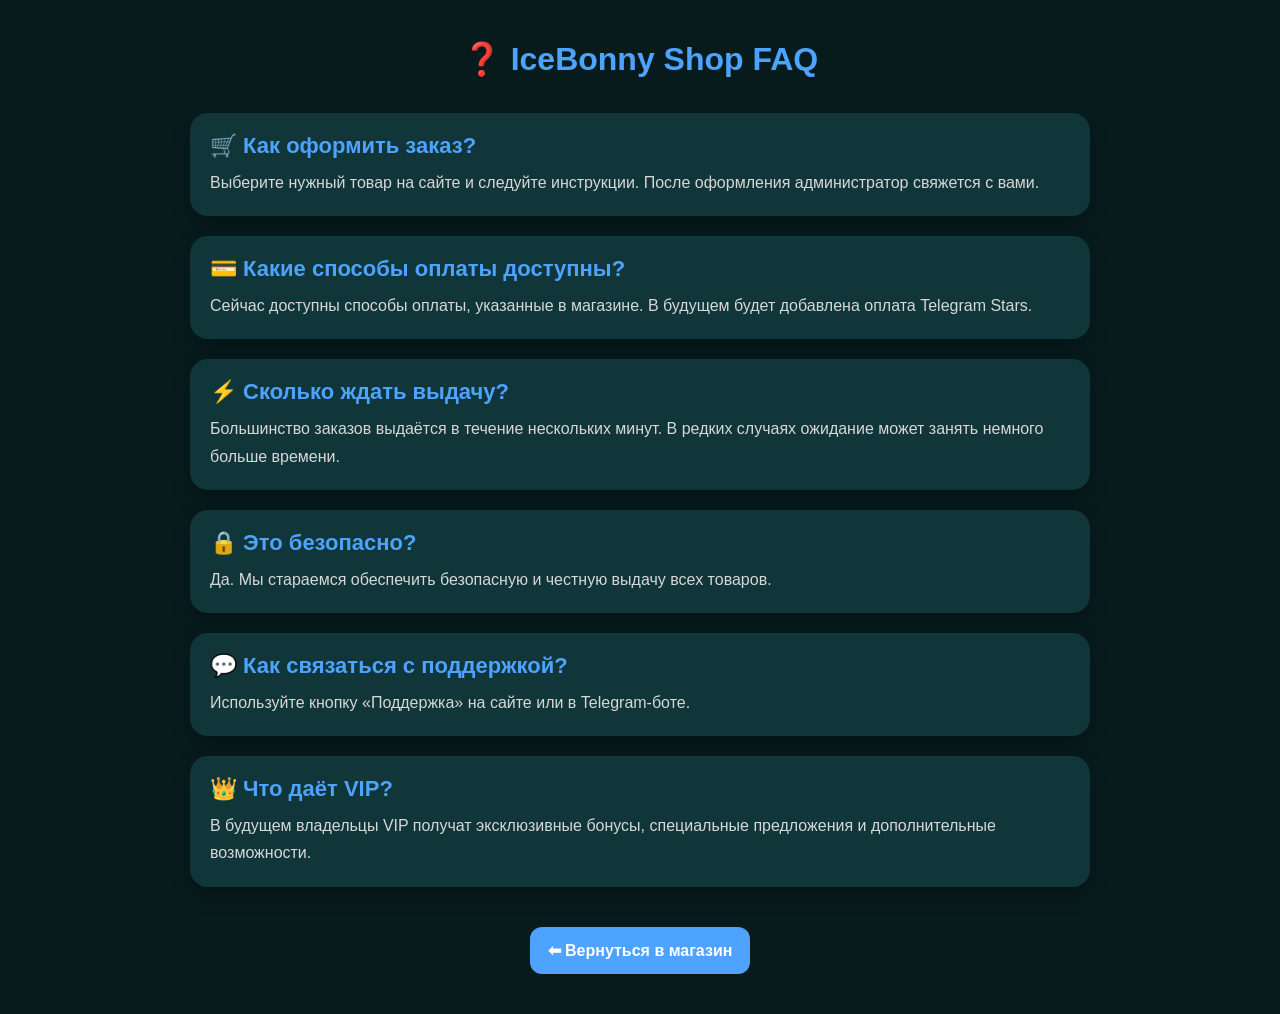
==== faq.html @ 8be78ca7 "Add files via upload" ====
<!DOCTYPE html>
<html lang="ru">
<head>

<meta charset="UTF-8">
<meta name="viewport" content="width=device-width, initial-scale=1.0">

<title>FAQ | IceBonny Shop</title>

<style>

*{
    margin:0;
    padding:0;
    box-sizing:border-box;
    font-family:Arial,sans-serif;
}

body{
    background:#071b1d;
    color:white;
}

.container{
    width:90%;
    max-width:900px;
    margin:40px auto;
}

h1{
    text-align:center;
    margin-bottom:35px;
    color:#4da3ff;
}

.faq-item{

    background:#10363a;

    border-radius:18px;

    padding:20px;

    margin-bottom:20px;

    box-shadow:0 10px 20px rgba(0,0,0,.25);

}

.question{

    color:#4da3ff;

    font-size:22px;

    font-weight:bold;

    margin-bottom:10px;

}

.answer{

    color:#d7d7d7;

    line-height:1.7;

}

.back{

    display:block;

    width:220px;

    margin:40px auto;

    text-align:center;

    text-decoration:none;

    background:#4da3ff;

    color:white;

    padding:14px;

    border-radius:12px;

    font-weight:bold;

    transition:.3s;

}

.back:hover{

    background:#2c8cff;

}

</style>

</head>

<body>

<div class="container">

<h1>❓ IceBonny Shop FAQ</h1>

<div class="faq-item">
<div class="question">🛒 Как оформить заказ?</div>
<div class="answer">
Выберите нужный товар на сайте и следуйте инструкции. После оформления администратор свяжется с вами.
</div>
</div>

<div class="faq-item">
<div class="question">💳 Какие способы оплаты доступны?</div>
<div class="answer">
Сейчас доступны способы оплаты, указанные в магазине. В будущем будет добавлена оплата Telegram Stars.
</div>
</div>

<div class="faq-item">
<div class="question">⚡ Сколько ждать выдачу?</div>
<div class="answer">
Большинство заказов выдаётся в течение нескольких минут. В редких случаях ожидание может занять немного больше времени.
</div>
</div>

<div class="faq-item">
<div class="question">🔒 Это безопасно?</div>
<div class="answer">
Да. Мы стараемся обеспечить безопасную и честную выдачу всех товаров.
</div>
</div>

<div class="faq-item">
<div class="question">💬 Как связаться с поддержкой?</div>
<div class="answer">
Используйте кнопку «Поддержка» на сайте или в Telegram-боте.
</div>
</div>

<div class="faq-item">
<div class="question">👑 Что даёт VIP?</div>
<div class="answer">
В будущем владельцы VIP получат эксклюзивные бонусы, специальные предложения и дополнительные возможности.
</div>
</div>

<a href="index.html" class="back">
⬅ Вернуться в магазин
</a>

</div>

</body>
</html>
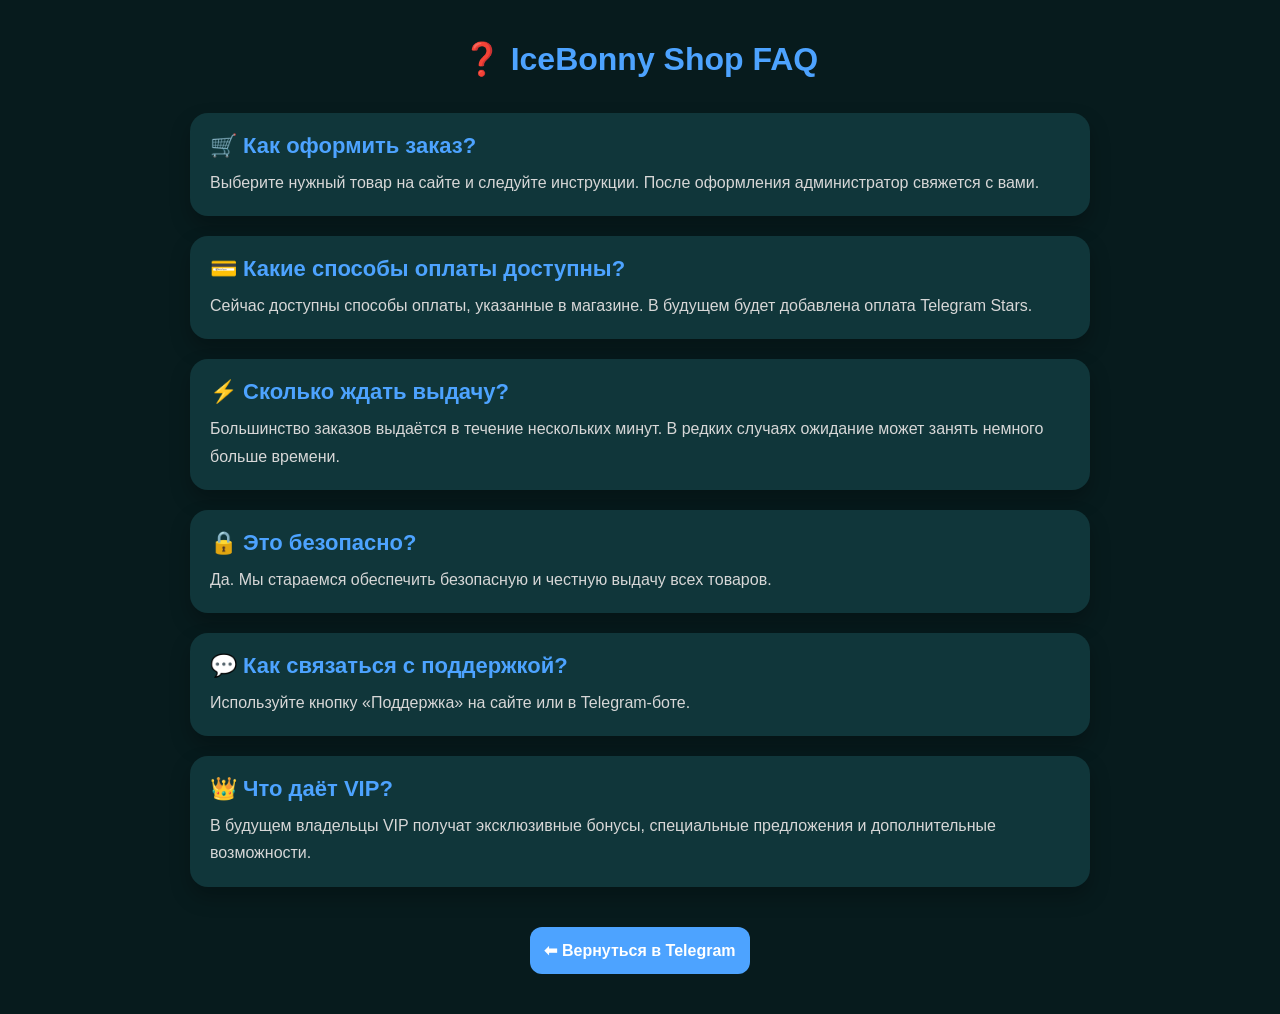
==== commit 8c95125b: "Update faq.html" ====
--- a/faq.html
+++ b/faq.html
@@ -151,8 +151,8 @@
 </div>
 </div>
 
-<a href="index.html" class="back">
-⬅ Вернуться в магазин
+<a href="https://t.me/IceBonnyShop_bot" class="back">
+⬅ Вернуться в Telegram
 </a>
 
 </div>
